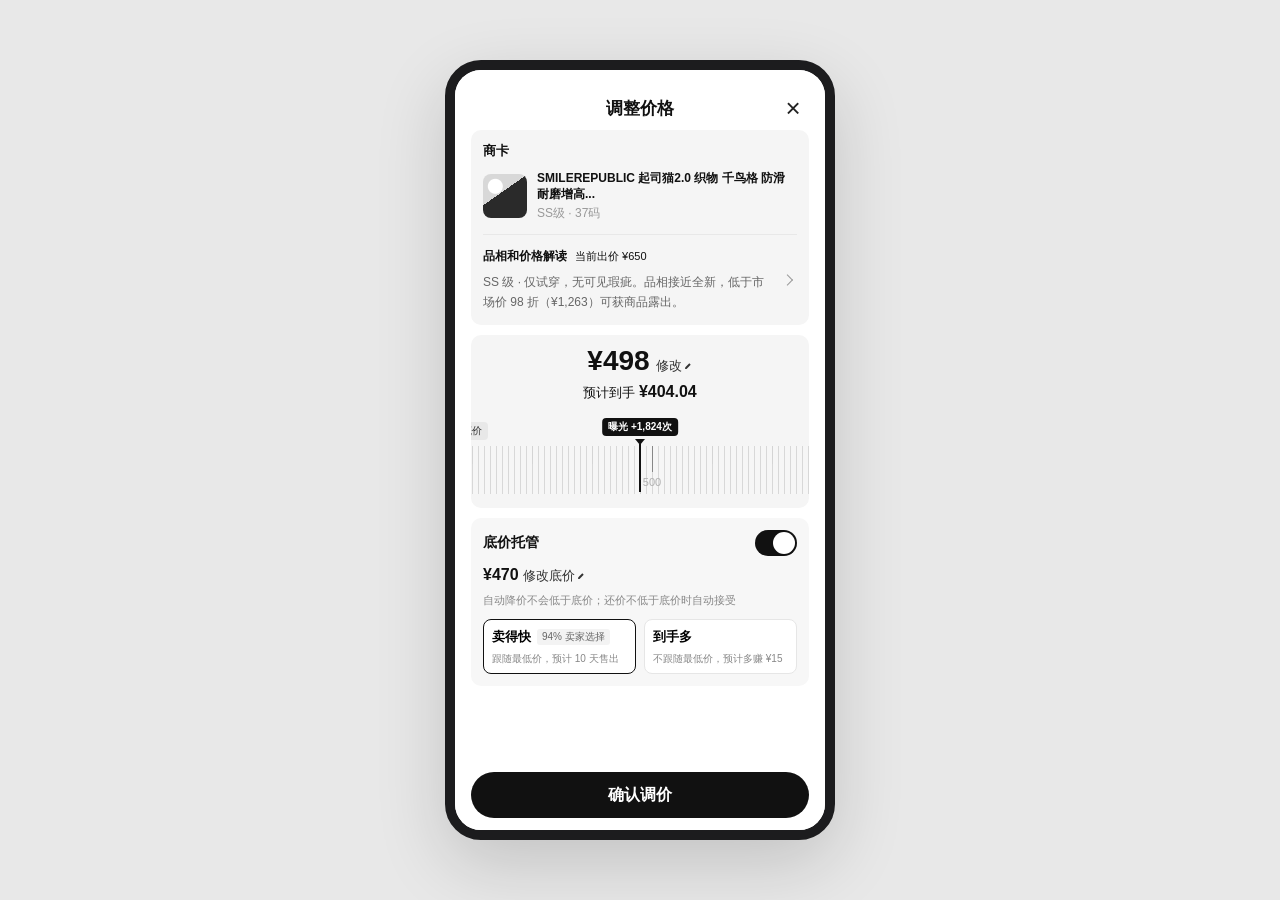
==== adjust-price.html @ 3e3ddad3 "Add price adjustment demo as a standalone page. Co-authored-by: Cursor <cursoragent@cursor.com>" ====
<!DOCTYPE html>
<html lang="zh-CN">
<head>
  <meta charset="UTF-8" />
  <meta name="viewport" content="width=device-width, initial-scale=1, maximum-scale=1" />
  <title>调整价格</title>
  <meta http-equiv="Cache-Control" content="no-store" />
  <style>
:root {
  --ink: #111;
  --muted: #999;
  --sub: #666;
  --line: #eee;
  --fill: #f5f5f5;
  --tick: #d4d4d4;
  --tick-strong: #888;
  --num: "Helvetica Neue", Helvetica, Arial, -apple-system, BlinkMacSystemFont, "PingFang SC", sans-serif;
}

.ref strong,
.hero-yen,
.hero-take b,
.payout b,
.chip-row b,
.suggest-row b,
.goods-bid strong,
.bid-field strong,
.ref-stats strong,
.ref-list-item strong,
.layer-price input,
.layer-sheet .take-item span:last-child,
.layer-sheet .take-net b,
.floor-line b,
.fee b,
.take-net b,
.pair strong {
  font-family: var(--num);
  font-variant-numeric: tabular-nums;
  font-feature-settings: "tnum" 1;
  font-weight: 600;
  letter-spacing: 0;
}

* { box-sizing: border-box; }
html, body { margin: 0; min-height: 100%; }
body {
  font-family: -apple-system, BlinkMacSystemFont, "PingFang SC", "Helvetica Neue", sans-serif;
  background: #e8e8e8;
  color: var(--ink);
}

.page {
  min-height: 100vh;
  display: flex;
  align-items: center;
  justify-content: center;
  padding: 32px 16px;
}

.stage {
  display: flex;
  flex-direction: column;
  align-items: center;
  gap: 16px;
}

.mode-bar {
  display: flex;
  background: #fff;
  padding: 3px;
  border-radius: 999px;
}
.mode-btn {
  border: 0;
  background: transparent;
  padding: 7px 16px;
  border-radius: 999px;
  font-size: 13px;
  color: #888;
  cursor: pointer;
}
.mode-btn.is-on {
  background: #111;
  color: #fff;
}

.phone {
  width: 390px;
  height: 780px;
  background: #fff;
  border-radius: 36px;
  border: 10px solid #1c1c1e;
  box-shadow: 0 24px 70px rgba(0, 0, 0, 0.16);
  overflow: hidden;
  position: relative;
}

.sheet {
  height: 100%;
  background: #fff;
  display: flex;
  flex-direction: column;
  padding: 22px 16px 12px;
  overflow: auto;
}
.sheet[hidden] { display: none; }

.nav {
  display: flex;
  align-items: center;
  justify-content: center;
  position: relative;
  height: 32px;
  margin-bottom: 6px;
  flex: none;
}
.nav h1 {
  margin: 0;
  font-size: 17px;
  font-weight: 600;
}
.nav-x {
  position: absolute;
  right: 0;
  top: 50%;
  transform: translateY(-50%);
  border: 0;
  background: none;
  font-size: 26px;
  line-height: 1;
  color: #222;
  width: 32px;
  height: 32px;
}

.mod {
  background: var(--fill);
  border-radius: 10px;
  padding: 12px;
  margin-bottom: 10px;
}
.mod-title {
  margin: 0 0 10px;
  font-size: 13px;
  font-weight: 600;
}
.mod-title-sub {
  font-size: 11px;
  font-weight: 400;
  color: #111;
}
.mod-line {
  display: flex;
  align-items: center;
  gap: 8px;
  margin: 12px 0 0;
  padding-top: 12px;
  border-top: 1px solid #e8e8e8;
  font-size: 12px;
  color: #666;
  line-height: 1.65;
}
.mod-line-body { min-width: 0; flex: 1; }
.mod-line-hd {
  display: flex;
  align-items: baseline;
  gap: 8px;
  margin-bottom: 6px;
}
.mod-line-body strong,
.mod-line strong {
  color: #111;
  font-weight: 600;
}
.mod-line p { margin: 0; }
.more-ico {
  flex: none;
  width: 16px;
  height: 16px;
  border: 0;
  padding: 0;
  background: none;
  cursor: pointer;
  position: relative;
}
.more-ico::before {
  content: "";
  position: absolute;
  top: 50%;
  left: 50%;
  width: 7px;
  height: 7px;
  border-right: 1.5px solid #999;
  border-top: 1.5px solid #999;
  transform: translate(-70%, -50%) rotate(45deg);
}
.layer-title {
  margin: 8px 0 12px;
  font-size: 15px;
  font-weight: 600;
  text-align: center;
}
.layer-sheet.is-ref {
  max-height: 88%;
  overflow: auto;
  padding: 8px 16px 16px;
}
.ref-head {
  position: relative;
}
.ref-head .layer-title { margin: 4px 0 12px; }
.ref-close {
  position: absolute;
  right: 0;
  top: 0;
  border: 0;
  background: none;
  font-size: 22px;
  line-height: 1;
  color: #222;
  width: 28px;
  height: 28px;
  cursor: pointer;
}
.ref-chips {
  display: flex;
  gap: 8px;
  margin-bottom: 8px;
  overflow-x: auto;
}
.ref-chips button {
  flex: none;
  border: 1px solid #e6e6e6;
  background: #fff;
  color: #333;
  font-size: 12px;
  padding: 6px 10px;
  border-radius: 6px;
  cursor: pointer;
}
.ref-chips button.is-on {
  border-color: #111;
  color: #111;
  font-weight: 600;
}
.ref-sec {
  margin: 10px 0 8px;
  font-size: 13px;
  font-weight: 600;
}
.ref-stats {
  display: grid;
  grid-template-columns: 1fr 1fr 1fr;
  gap: 8px;
  text-align: center;
  padding: 4px 0 12px;
}
.ref-stats strong {
  display: block;
  font-size: 18px;
}
.ref-stats span {
  display: block;
  margin-top: 4px;
  font-size: 11px;
  color: #999;
}
.ref-tabs {
  display: flex;
  gap: 20px;
  border-bottom: 1px solid #eee;
}
.ref-tabs button {
  border: 0;
  background: none;
  padding: 8px 0;
  font-size: 13px;
  color: #999;
  cursor: pointer;
}
.ref-tabs button.is-on {
  color: #111;
  font-weight: 600;
  box-shadow: inset 0 -2px 0 #111;
}
.ref-sell {
  display: grid;
  grid-template-columns: 1fr auto;
  grid-template-rows: auto auto;
  padding: 10px 0;
  border-bottom: 1px solid #f0f0f0;
  font-size: 12px;
  color: #666;
}
.ref-sell span { grid-column: 1; }
.ref-sell b {
  grid-column: 2;
  grid-row: 1;
  font-size: 14px;
  color: #111;
  text-align: right;
}
.ref-sell i {
  grid-column: 2;
  font-style: normal;
  font-size: 10px;
  color: #999;
  text-align: right;
}
.ref-sell em {
  grid-column: 1;
  font-style: normal;
  font-size: 11px;
  color: #bbb;
}
.ref-list-item {
  display: flex;
  align-items: baseline;
  justify-content: space-between;
  padding: 12px 0;
  border-bottom: 1px solid #eee;
  font-size: 13px;
  color: #666;
}
.ref-list-item:last-child { border-bottom: 0; }
.ref-list-item strong {
  font-size: 16px;
  color: #111;
}
.mod .goods {
  padding: 0;
  border: 0;
}
.mod .hero { padding: 0; }
.mod .roller { margin: 8px -12px 0; }
.mod.trust { margin-top: 0; }

.goods {
  display: flex;
  gap: 10px;
  align-items: center;
  padding: 4px 0 12px;
}
.goods-pic {
  width: 44px;
  height: 44px;
  border-radius: 8px;
  background:
    radial-gradient(circle at 28% 28%, #fff 0 7px, transparent 8px),
    linear-gradient(145deg, #d8d8d8 0 42%, #2a2a2a 42%);
  flex: none;
}
.goods-name {
  margin: 0;
  font-size: 12px;
  font-weight: 600;
  line-height: 1.35;
}
.goods-main {
  flex: 1;
  min-width: 0;
}
.goods-spec {
  margin: 3px 0 0;
  font-size: 12px;
  color: var(--muted);
}
.goods-bid {
  flex: none;
  text-align: right;
}
.goods-bid span {
  display: block;
  font-size: 11px;
  color: #999;
}
.goods-bid strong {
  display: block;
  margin-top: 2px;
  font-size: 16px;
  color: #111;
}

.sec {
  margin: 14px 0 8px;
  font-size: 13px;
  font-weight: 600;
}
.bid-field {
  display: flex;
  align-items: baseline;
  justify-content: space-between;
  margin: 2px 0 12px;
  padding: 10px 0;
  border-bottom: 1px solid var(--line);
  font-size: 13px;
  color: #666;
}
.bid-field strong {
  font-size: 16px;
  color: #111;
}

.refs {
  display: grid;
  grid-template-columns: 1fr 1fr 1fr;
  gap: 8px;
  margin-bottom: 12px;
}
.ref {
  background: var(--fill);
  border-radius: 8px;
  padding: 8px 4px 8px;
  text-align: center;
}
.ref strong {
  display: block;
  font-size: 16px;
}
.ref span {
  display: block;
  margin-top: 3px;
  font-size: 10px;
  color: #999;
}

.chip-row {
  display: flex;
  align-items: center;
  gap: 8px;
  background: var(--fill);
  border-radius: 8px;
  padding: 8px 10px;
  font-size: 12px;
  line-height: 1.4;
  color: #333;
}
.chip-row b { font-weight: 600; }
.chip-static { cursor: default; }
.chip-use {
  flex: none;
  border: 0;
  background: #111;
  color: #fff;
  font-size: 11px;
  padding: 5px 8px;
  border-radius: 4px;
  cursor: pointer;
}

.hero { text-align: center; padding: 4px 0; }
.hero-take {
  margin: 8px 0 0;
  font-size: 13px;
  font-weight: 400;
  color: #111;
}
.hero-take b {
  font-size: 16px;
  font-weight: 600;
  color: #111;
}
.hero-desc {
  margin: 10px 0 0;
  padding: 8px 10px;
  background: var(--fill);
  border-radius: 8px;
  font-size: 12px;
  color: #333;
  line-height: 1.5;
  text-align: left;
}
.hero-desc span {
  display: block;
}
.hero-desc span + span {
  margin-top: 6px;
}

.suggest-row {
  display: flex;
  align-items: center;
  justify-content: space-between;
  gap: 8px;
  margin-top: 10px;
  padding: 8px 10px;
  background: var(--fill);
  border-radius: 8px;
  font-size: 12px;
  color: #333;
  line-height: 1.45;
}
.suggest-row > span {
  min-width: 0;
}
.rank {
  margin: 8px 0 0;
  display: inline-block;
  font-size: 12px;
  font-weight: 600;
  padding: 3px 8px;
  border-radius: 4px;
  background: #111;
  color: #fff;
}
.rank.is-mid {
  background: #f0f0f0;
  color: #666;
  font-weight: 400;
}
.ref.is-hit {
  outline: 1px solid #111;
}
.hero-row {
  display: flex;
  align-items: baseline;
  justify-content: center;
  gap: 6px;
}
.hero-yen {
  font-size: 28px;
  line-height: 1;
}
.hero-edit,
.text-btn {
  border: 0;
  background: none;
  color: #333;
  font-size: 13px;
  padding: 0;
  cursor: pointer;
}
.hero-edit::after,
.text-btn::after {
  content: "";
  display: inline-block;
  width: 9px;
  height: 9px;
  margin-left: 2px;
  vertical-align: 0;
  background: currentColor;
  -webkit-mask: url("data:image/svg+xml;utf8,<svg xmlns='http://www.w3.org/2000/svg' viewBox='0 0 24 24'><path fill='black' d='M3 17.25V21h3.75L17.81 9.94l-3.75-3.75L3 17.25zm17.71-10.04a1 1 0 0 0 0-1.41l-2.51-2.51a1 1 0 0 0-1.41 0l-1.83 1.83 3.75 3.75 2-1.66z'/></svg>") center / contain no-repeat;
  mask: url("data:image/svg+xml;utf8,<svg xmlns='http://www.w3.org/2000/svg' viewBox='0 0 24 24'><path fill='black' d='M3 17.25V21h3.75L17.81 9.94l-3.75-3.75L3 17.25zm17.71-10.04a1 1 0 0 0-1.41l-2.51-2.51a1 1 0 0 0-1.41 0l-1.83 1.83 3.75 3.75 2-1.66z'/></svg>") center / contain no-repeat;
}

.ruler-static { padding: 8px 0 4px; }
.ruler-static-track {
  height: 40px;
  border-radius: 4px;
  background: repeating-linear-gradient(90deg, #cfcfcf 0 2px, #f3f3f3 2px 8px);
  position: relative;
  overflow: hidden;
}
.ruler-static-track .needle { left: 38%; }
.ruler-static-labels {
  display: flex;
  justify-content: space-between;
  padding: 6px 10px 0;
  font-size: 11px;
  color: #bbb;
}

.roller {
  position: relative;
  height: 86px;
  margin: 8px -16px 0;
  overflow: hidden;
  touch-action: none;
  cursor: grab;
  user-select: none;
}
.roller:active { cursor: grabbing; }
.roller-strip {
  position: absolute;
  top: 36px;
  height: 48px;
  will-change: transform;
  background: repeating-linear-gradient(90deg, #d8d8d8 0 1px, #f6f6f6 1px 6px);
}
.tick {
  position: absolute;
  top: 0;
  width: 1px;
  background: var(--tick);
}
.tick.is-10 { height: 18px; }
.tick.is-50 { height: 26px; background: var(--tick-strong); }
.tick-label {
  position: absolute;
  top: 30px;
  transform: translateX(-50%);
  font-size: 11px;
  color: #b0b0b0;
}
.anchor {
  position: absolute;
  top: -24px;
  transform: translateX(-50%);
  border: 0;
  background: #f0f0f0;
  color: #666;
  font-size: 10px;
  padding: 3px 6px;
  border-radius: 4px;
  white-space: nowrap;
  cursor: pointer;
  line-height: 1.2;
  z-index: 4;
}
.anchor.is-on {
  background: #111;
  color: #fff;
}
.anchor.is-current:not(.is-on) {
  background: #111;
  color: #fff;
}
.anchor.is-suggest {
  background: #111;
  color: #fff;
}
.anchor.is-floor {
  background: #e8e8e8;
  color: #333;
}
.suggest-pin {
  position: absolute;
  left: 12px;
  top: 6px;
  z-index: 6;
  display: flex;
  align-items: center;
  gap: 6px;
  background: #f3f3f3;
  padding: 4px 5px 4px 8px;
  border-radius: 6px;
  font-size: 11px;
  color: #333;
  white-space: nowrap;
}

.needle {
  position: absolute;
  top: 34px;
  bottom: 4px;
  left: 50%;
  width: 2px;
  background: #111;
  transform: translateX(-1px);
  z-index: 5;
  pointer-events: none;
}
.needle::before {
  content: "";
  position: absolute;
  top: -5px;
  left: 50%;
  transform: translateX(-50%);
  border-left: 5px solid transparent;
  border-right: 5px solid transparent;
  border-top: 6px solid #111;
}
.needle-tag {
  position: absolute;
  left: 50%;
  top: -26px;
  transform: translateX(-50%);
  background: #111;
  color: #fff;
  font-size: 10px;
  font-weight: 600;
  padding: 3px 6px;
  border-radius: 4px;
  white-space: nowrap;
  line-height: 1.2;
}

.roller-note {
  margin: 6px 0 0;
  text-align: center;
  font-size: 11px;
  color: #999;
}

.payout {
  text-align: center;
  margin: 8px 0 0;
  font-size: 13px;
  color: #666;
}
.payout b { color: #111; font-weight: 600; }

.take {
  margin: 10px 0 0;
  padding: 4px 2px 0;
}
.take-row {
  display: flex;
  align-items: center;
  justify-content: space-between;
  width: 100%;
  border: 0;
  background: none;
  padding: 8px 0;
  font-size: 13px;
  color: #333;
  cursor: pointer;
}
.take-net { cursor: default; }
.take-net b { font-size: 15px; }
.take-val {
  display: flex;
  align-items: center;
  gap: 4px;
  color: #111;
}
.chev {
  display: inline-block;
  width: 6px;
  height: 6px;
  border-right: 1.5px solid #999;
  border-bottom: 1.5px solid #999;
  transform: rotate(45deg);
  margin-top: -3px;
}
.take.is-open .chev { transform: rotate(-135deg); margin-top: 2px; }
.take-items {
  padding: 0 0 6px 0;
  font-size: 12px;
  color: #888;
}
.take-item {
  display: flex;
  justify-content: space-between;
  padding: 5px 0;
}

.layer {
  position: absolute;
  inset: 0;
  z-index: 20;
}
.layer-mask {
  position: absolute;
  inset: 0;
  border: 0;
  background: rgba(0, 0, 0, 0.4);
}
.layer-sheet {
  position: absolute;
  left: 0;
  right: 0;
  bottom: 0;
  background: #fff;
  border-radius: 16px 16px 0 0;
  padding: 8px 20px 24px;
}
.layer-handle {
  display: block;
  width: 36px;
  height: 4px;
  margin: 2px auto 10px;
  background: #ddd;
  border-radius: 2px;
}
.layer-price {
  display: flex;
  align-items: center;
  gap: 10px;
  padding: 4px 0 14px;
  border-bottom: 1px solid #eee;
}
.layer-price > span {
  font-size: 13px;
  color: #333;
  flex: none;
}
.layer-price input {
  flex: 1;
  min-width: 0;
  border: 0;
  font-size: 28px;
  padding: 0;
  outline: none;
  background: none;
  -moz-appearance: textfield;
}
.layer-price input::-webkit-outer-spin-button,
.layer-price input::-webkit-inner-spin-button {
  -webkit-appearance: none;
}
.step {
  display: flex;
  flex-direction: column;
  width: 16px;
  flex: none;
}
.step button {
  height: 14px;
  border: 0;
  background: none;
  padding: 0;
  position: relative;
  cursor: pointer;
}
.step button::before {
  content: "";
  position: absolute;
  left: 50%;
  top: 50%;
  width: 5px;
  height: 5px;
  border-left: 1.2px solid #111;
  border-top: 1.2px solid #111;
}
#step-up::before { transform: translate(-50%, -25%) rotate(45deg); }
#step-down::before { transform: translate(-50%, -75%) rotate(-135deg); }
.layer-fees { padding-top: 6px; }
.layer-sheet .take-item {
  display: flex;
  justify-content: space-between;
  padding: 7px 0;
  font-size: 13px;
  color: #888;
}
.layer-sheet .take-net {
  margin-top: 4px;
  color: #111;
  font-size: 15px;
  font-weight: 600;
}
#layer-items { padding: 0 0 0 12px; }
#layer-items .take-item { padding: 5px 0; font-size: 12px; }
.layer-sheet .cta { margin-top: 18px; }
.link {
  border: 0;
  background: none;
  color: #333;
  font-size: 12px;
  padding: 0;
  margin-left: 4px;
  cursor: pointer;
}

.fee {
  margin-top: 8px;
  background: var(--fill);
  border-radius: 8px;
  padding: 10px 12px;
  font-size: 12px;
  color: #666;
  line-height: 1.7;
}
.fee b { color: #111; font-weight: 600; }

.trust {
  margin-top: 12px;
  padding: 12px;
  border-radius: 10px;
  background: #f7f7f7;
}
.trust-top {
  display: flex;
  align-items: center;
  justify-content: space-between;
  gap: 12px;
}
.trust-top p {
  margin: 0;
  font-size: 14px;
  font-weight: 600;
}
.trust-desc {
  margin: 8px 0 0;
  font-size: 11px;
  color: #888;
  line-height: 1.45;
}
.floor-line {
  margin: 10px 0 0;
  font-size: 15px;
}
.floor-line b { font-size: 16px; }
.flash {
  margin: 8px 0 0;
  font-size: 11px;
  color: #333;
  background: #ececec;
  border-radius: 6px;
  padding: 8px 10px;
  line-height: 1.45;
}

.plans {
  display: grid;
  grid-template-columns: 1fr 1fr;
  gap: 8px;
  margin-top: 10px;
}
.plan {
  display: flex;
  flex-wrap: wrap;
  align-items: center;
  gap: 4px 6px;
  text-align: left;
  background: #fff;
  border: 1px solid #e6e6e6;
  border-radius: 8px;
  padding: 8px;
  cursor: pointer;
}
.plan.is-on { border-color: #111; }
.plan h3 {
  margin: 0;
  font-size: 13px;
}
.plan-tag {
  display: inline-block;
  font-size: 10px;
  color: #666;
  background: #f3f3f3;
  padding: 1px 5px;
  border-radius: 3px;
}
.plan small {
  flex: 1 0 100%;
  margin: 2px 0 0;
  color: #888;
  font-size: 10px;
  line-height: 1.3;
  white-space: nowrap;
}

.switch {
  width: 42px;
  height: 26px;
  border: 0;
  border-radius: 999px;
  background: #d8d8d8;
  position: relative;
  flex: none;
  cursor: pointer;
  padding: 0;
}
.switch::after {
  content: "";
  position: absolute;
  top: 2px;
  left: 2px;
  width: 22px;
  height: 22px;
  background: #fff;
  border-radius: 50%;
  box-shadow: 0 1px 2px rgba(0, 0, 0, 0.12);
  transition: left 0.18s ease;
}
.switch.is-on { background: #111; }
.switch.is-on::after { left: 18px; }

.sheet-foot {
  margin-top: auto;
  padding-top: 12px;
  flex: none;
}
.cta {
  width: 100%;
  border: 0;
  background: #111;
  color: #fff;
  height: 46px;
  border-radius: 23px;
  font-size: 16px;
  font-weight: 600;
  cursor: pointer;
}

.mode-cap {
  margin: 0;
  font-size: 12px;
  color: #888;
}

.delta-list {
  display: grid;
  gap: 8px;
  margin-top: 12px;
}
.delta {
  display: flex;
  align-items: center;
  justify-content: space-between;
  gap: 8px;
  background: var(--fill);
  border-radius: 8px;
  padding: 10px 12px;
  border: 0;
  width: 100%;
  text-align: left;
  cursor: pointer;
  font-size: 13px;
  color: #111;
}
.delta small {
  display: block;
  margin-top: 3px;
  color: #888;
  font-size: 11px;
}
.delta-use {
  flex: none;
  font-size: 11px;
  color: #111;
}

.vs {
  text-align: center;
  margin: 6px 0 0;
  font-size: 12px;
  color: #888;
}

.fold-btn,
.more-btn {
  display: block;
  width: 100%;
  margin-top: 12px;
  border: 0;
  background: var(--fill);
  border-radius: 8px;
  padding: 10px 12px;
  text-align: left;
  font-size: 13px;
  color: #111;
  cursor: pointer;
}
.more-btn {
  background: none;
  padding: 8px 2px 0;
  color: #666;
  font-size: 12px;
}
.fold {
  margin-top: 8px;
  padding: 10px 12px;
  background: var(--fill);
  border-radius: 8px;
}
.fold-note {
  font-size: 12px;
  color: #666;
  line-height: 1.55;
}

.pair {
  display: grid;
  grid-template-columns: 1fr 1fr;
  gap: 8px;
  margin: 4px 0 12px;
}
.pair div {
  background: var(--fill);
  border-radius: 8px;
  padding: 10px 12px;
}
.pair span {
  display: block;
  font-size: 11px;
  color: #999;
}
.pair strong {
  display: block;
  margin-top: 4px;
  font-size: 16px;
}

.block-title {
  margin: 14px 0 6px;
  font-size: 13px;
  font-weight: 600;
}
.plain {
  margin: 0;
  padding-left: 18px;
  font-size: 12px;
  color: #666;
  line-height: 1.6;
}
.floor-sub {
  margin-left: 6px;
  font-size: 12px;
  color: #888;
  font-weight: 400;
}

@media (max-width: 900px) {
  .phone { width: min(390px, 100%); }
}

</style>
</head>
<body>
  <div class="page">
    <main class="stage">
      <div class="phone">
        <!-- 综合 -->
        <section class="sheet" id="screen-all">
          <header class="nav">
            <h1>调整价格</h1>
            <button class="nav-x" type="button" aria-label="关闭">×</button>
          </header>
          <div class="mod">
            <p class="mod-title">商卡</p>
            <div class="goods">
              <div class="goods-pic" aria-hidden="true"></div>
              <div class="goods-main">
                <p class="goods-name">SMILEREPUBLIC 起司猫2.0 织物 千鸟格 防滑耐磨增高...</p>
                <p class="goods-spec">SS级 · 37码</p>
              </div>
            </div>
            <div class="mod-line">
              <div class="mod-line-body">
                <div class="mod-line-hd">
                  <strong>品相和价格解读</strong>
                  <span class="mod-title-sub">当前出价 ¥650</span>
                </div>
                <p>SS 级 · 仅试穿，无可见瑕疵。品相接近全新，低于市场价 98 折（¥1,263）可获商品露出。</p>
              </div>
              <button class="more-ico" type="button" data-open="ref" aria-label="更多"></button>
            </div>
          </div>

          <div class="mod">
            <div class="hero">
              <div class="hero-row">
                <span class="hero-yen">¥<span data-price>498</span></span>
                <button class="hero-edit" type="button">修改</button>
              </div>
              <p class="hero-take">预计到手 <b data-payout>¥404.04</b></p>
            </div>
            <div class="roller" id="roller-all" tabindex="0">
              <div class="needle"><span class="needle-tag" id="expo-tag">曝光 +1,824次</span></div>
              <div class="roller-strip"></div>
            </div>
          </div>

          <div class="mod trust" id="trust-all">
            <div class="trust-top">
              <p>底价托管</p>
              <button class="switch is-on" id="trust-all-switch" type="button" aria-pressed="true"></button>
            </div>
            <p class="trust-desc" id="trust-all-off" hidden>开启后自动降价并接受还价，都不会低于底价</p>
            <div id="trust-all-body">
              <p class="floor-line">
                <b>¥<span id="floor-all-num">470</span></b>
                <button class="text-btn" id="edit-floor-all" type="button">修改底价</button>
              </p>
              <p class="trust-desc">自动降价不会低于底价；还价不低于底价时自动接受</p>
              <div class="plans">
                <button class="plan is-on" data-plan="fast" type="button">
                  <h3>卖得快</h3>
                  <span class="plan-tag">94% 卖家选择</span>
                  <small>跟随最低价，预计 10 天售出</small>
                </button>
                <button class="plan" data-plan="more" type="button">
                  <h3>到手多</h3>
                  <small>不跟随最低价，预计多赚 ¥15</small>
                </button>
              </div>
              <p class="flash" id="flash-all" hidden>已到卖家直降价，可进入直降频道</p>
            </div>
          </div>
          <div class="sheet-foot"><button class="cta" type="button">确认调价</button></div>
        </section>

        <div class="layer" id="cond-layer" hidden>
          <button class="layer-mask" id="cond-mask" type="button" aria-label="关闭"></button>
          <div class="layer-sheet">
            <i class="layer-handle"></i>
            <p class="layer-title">品相解读</p>
            <div class="ref-list">
              <div class="ref-list-item"><span>成色</span><strong>SS 级</strong></div>
              <div class="ref-list-item"><span>鉴定</span><strong>鞋面有使用痕迹</strong></div>
              <div class="ref-list-item"><span>出价建议</span><strong>不宜按全新价</strong></div>
            </div>
          </div>
        </div>

        <div class="layer" id="ref-layer" hidden>
          <button class="layer-mask" id="ref-mask" type="button" aria-label="关闭"></button>
          <div class="layer-sheet is-ref">
            <div class="ref-head">
              <p class="layer-title">价格参考</p>
              <button class="ref-close" id="ref-close" type="button" aria-label="关闭">×</button>
            </div>
            <div class="ref-filters">
              <div class="ref-chips">
                <button type="button">全部规格</button>
                <button type="button" class="is-on">37码 SS级</button>
              </div>
              <div class="ref-chips">
                <button type="button">全部成色</button>
                <button type="button" class="is-on">SS级</button>
                <button type="button">已使用</button>
              </div>
            </div>
            <p class="ref-sec">价格行情</p>
            <div class="ref-stats">
              <div><strong>¥778</strong><span>全新市场价</span></div>
              <div><strong>¥650</strong><span>在售最低价</span></div>
              <div><strong>¥496</strong><span>近90天成交均价</span></div>
            </div>
            <div class="ref-tabs">
              <button type="button" class="is-on">在售商品 (6)</button>
              <button type="button">成交记录 (128)</button>
            </div>
            <div class="ref-sells">
              <div class="ref-sell"><span>未使用 · 37码</span><b>¥650</b><i>同成色最低</i><em>48人浏览</em></div>
              <div class="ref-sell"><span>SS级 · 37码</span><b>¥680</b><em>36人浏览</em></div>
              <div class="ref-sell"><span>SS级 · 37码</span><b>¥698</b><em>22人浏览</em></div>
              <div class="ref-sell"><span>已使用 · 37码</span><b>¥620</b><em>15人浏览</em></div>
            </div>
          </div>
        </div>

        <div class="layer" id="fee-layer" hidden>
          <button class="layer-mask" id="fee-mask" type="button" aria-label="关闭"></button>
          <div class="layer-sheet">
            <i class="layer-handle"></i>
            <div class="layer-price">
              <span>调价至</span>
              <input id="layer-input" type="number" inputmode="numeric" />
              <div class="step">
                <button id="step-up" type="button" aria-label="加"></button>
                <button id="step-down" type="button" aria-label="减"></button>
              </div>
            </div>
            <div class="layer-fees">
              <div class="take-item"><span>服务费</span><span id="layer-fee">-¥122.64</span></div>
              <div id="layer-items"></div>
              <div class="take-item take-net"><span>预计到手</span><b id="layer-pay">¥527.36</b></div>
            </div>
            <button class="cta" id="layer-ok" type="button">确认</button>
          </div>
        </div>
</div>
    </main>
  </div>
  <script>
const M = {
  mine: 650,
  lowest: 650,
  suggest: 498,
  recommend: 570,
  avg90: 496,
  market: 778,
  floor: 470,
};

const MIN = 450;
const MAX = 715;
const PX = 6;
const FEE = 462.45 / 570;

const CAP = {
  current: "现有页面",
  all: "综合：商卡展示当前出价，建议用成色和行情解读",
  a: "A 两条差值并列，建议仍在抢注意力",
  b: "B 首屏干净，建议和底价都埋得过深",
  c: "C 只推直降 498，跨度过大",
  d: "D 底价清楚，但出价无法调整",
};

const $ = (id) => document.getElementById(id);

function payout(p) {
  return (p * FEE).toFixed(2);
}

function fees(p) {
  const total = p * (1 - FEE);
  const tech = p * 0.08;
  const transfer = p * 0.0087;
  const store = 0;
  const ops = Math.max(0, total - tech - transfer - store);
  return {
    total,
    lines: [
      { name: "技术服务费 8.0%", value: tech },
      { name: "操作服务费", value: ops },
      { name: "转账服务费", value: transfer },
      { name: "仓储服务费", value: store },
    ],
  };
}

function yen(n) {
  return `¥${n}`;
}

function makeRoller(root, { value, marks, onChange, getMin, onAnchor, onTap }) {
  const strip = root.querySelector(".roller-strip");
  let markList = marks;
  let price = value;
  let dragging = false;
  let moved = false;
  let startX = 0;
  let startPrice = value;

  function minP() {
    return getMin ? getMin() : MIN;
  }

  function left(p) {
    return (p - MIN) * PX;
  }

  function stripX(p) {
    return root.clientWidth / 2 - left(p);
  }

  function build() {
    strip.style.width = `${(MAX - MIN) * PX}px`;
    let html = "";
    for (let v = MIN; v <= MAX; v += 2) {
      const x = left(v);
      if (v % 50 === 0) {
        html += `<i class="tick is-50" style="left:${x}px"></i>`;
        html += `<span class="tick-label" style="left:${x}px">${v}</span>`;
      } else if (v % 10 === 0) {
        html += `<i class="tick is-10" style="left:${x}px"></i>`;
      }
    }
    markList.forEach((m) => {
      if (m.chip) {
        html += `<div class="anchor-chip ${m.cls || ""}" style="left:${left(m.price)}px" data-price="${m.price}"><span>${m.label}</span><button class="chip-use" type="button" data-go="${m.price}">${m.action}</button></div>`;
      } else {
        html += `<button class="anchor ${m.cls || ""}" style="left:${left(m.price)}px" data-price="${m.price}" type="button">${m.label}</button>`;
      }
    });
    strip.innerHTML = html;
    apply(false);
  }

  function apply(animate) {
    strip.style.transition = animate ? "transform 0.28s ease" : "none";
    strip.style.transform = `translate3d(${stripX(price)}px,0,0)`;
    strip.querySelectorAll(".anchor, .anchor-chip").forEach((el) => {
      el.classList.toggle("is-on", Number(el.dataset.price) === price);
    });
    strip.querySelectorAll("[data-go]").forEach((btn) => {
      btn.hidden = Number(btn.dataset.go) === price;
    });
  }

  function set(next, animate) {
    price = Math.round(Math.min(MAX, Math.max(minP(), next)));
    apply(animate);
    onChange(price);
  }

  function setMarks(next) {
    markList = next;
    build();
  }

  root.addEventListener("pointerdown", (e) => {
    if (e.target.closest(".anchor, .anchor-chip, .suggest-pin")) return;
    dragging = true;
    moved = false;
    startX = e.clientX;
    startPrice = price;
    root.setPointerCapture(e.pointerId);
  });
  root.addEventListener("pointermove", (e) => {
    if (!dragging) return;
    if (Math.abs(e.clientX - startX) > 6) moved = true;
    set(startPrice - (e.clientX - startX) / PX, false);
  });
  const end = () => {
    if (!dragging) return;
    dragging = false;
    if (!moved && onTap) onTap();
    else apply(true);
  };
  root.addEventListener("pointerup", end);
  root.addEventListener("pointercancel", end);
  root.addEventListener("wheel", (e) => {
    e.preventDefault();
    set(price + e.deltaX / PX + e.deltaY / PX, false);
  }, { passive: false });
  strip.addEventListener("click", (e) => {
    const btn = e.target.closest(".anchor, .anchor-chip");
    if (!btn) return;
    const p = Number(btn.dataset.price);
    if (onAnchor) onAnchor(p);
    set(p, true);
  });

  build();
  window.addEventListener("resize", () => apply(false));
  return { set, get: () => price, refresh: apply, setMarks };
}

const all = {
  trust: true,
  floor: M.floor,
  feeOpen: false,
};

function marksAll() {
  const list = [
    { price: M.mine, label: "当前出价" },
  ];
  if (all.trust) list.push({ price: all.floor, label: "底价", cls: "is-floor" });
  return list;
}

function fillFees(price) {
  const f = fees(price);
  $("layer-fee").textContent = `-¥${f.total.toFixed(2)}`;
  $("layer-pay").textContent = yen(payout(price));
  $("layer-items").innerHTML = f.lines
    .map((l) => `<div class="take-item"><span>${l.name}</span><span>-¥${l.value.toFixed(2)}</span></div>`)
    .join("");
}

function expoTag(price) {
  const n = (M.mine - price) * 12;
  const sign = n >= 0 ? "+" : "";
  return `曝光 ${sign}${n.toLocaleString("zh-CN")}次`;
}

function renderAll(price) {
  const sheet = $("screen-all");
  sheet.querySelector("[data-price]").textContent = String(price);
  sheet.querySelector("[data-payout]").textContent = yen(payout(price));
  $("expo-tag").textContent = expoTag(price);
  fillFees(price);

  $("floor-all-num").textContent = String(all.floor);
  $("trust-all-switch").classList.toggle("is-on", all.trust);
  $("trust-all-switch").setAttribute("aria-pressed", String(all.trust));
  $("trust-all-body").hidden = !all.trust;
  $("trust-all-off").hidden = all.trust;
  $("flash-all").hidden = !(all.trust && all.floor <= 450);
}

function clampFloor(n) {
  const maxFloor = Math.min(rollerAll.get() - 1, M.suggest - 1);
  return Math.min(maxFloor, Math.max(MIN, Math.round(n)));
}

const rollerAll = makeRoller($("roller-all"), {
  value: M.suggest,
  marks: marksAll(),
  getMin: () => Math.max(all.trust ? all.floor + 1 : MIN, M.suggest),
  onChange: renderAll,
});

function syncAllMarks() {
  rollerAll.setMarks(marksAll());
  rollerAll.set(rollerAll.get(), false);
}

renderAll(M.suggest);

$("screen-all").querySelector(".hero-edit").addEventListener("click", () => {
  $("layer-input").value = String(rollerAll.get());
  fillFees(rollerAll.get());
  $("ref-layer").hidden = true;
  $("cond-layer").hidden = true;
  $("fee-layer").hidden = false;
  $("layer-input").focus();
});
function hideLayers() {
  $("fee-layer").hidden = true;
  $("ref-layer").hidden = true;
  $("cond-layer").hidden = true;
}
$("screen-all").addEventListener("click", (e) => {
  const btn = e.target.closest("[data-open]");
  if (!btn) return;
  hideLayers();
  $(`${btn.dataset.open}-layer`).hidden = false;
});
$("ref-mask").addEventListener("click", hideLayers);
$("ref-close").addEventListener("click", hideLayers);
$("cond-mask").addEventListener("click", hideLayers);
$("ref-layer").addEventListener("click", (e) => {
  const tab = e.target.closest(".ref-tabs button");
  if (tab) {
    $("ref-layer").querySelectorAll(".ref-tabs button").forEach((b) => b.classList.toggle("is-on", b === tab));
  }
  const chip = e.target.closest(".ref-chips button");
  if (!chip) return;
  chip.parentElement.querySelectorAll("button").forEach((b) => b.classList.toggle("is-on", b === chip));
});
function layerPrice() {
  return Number($("layer-input").value);
}

$("layer-input").addEventListener("input", () => {
  const n = layerPrice();
  if (Number.isFinite(n) && n > 0) fillFees(n);
});
$("step-up").addEventListener("click", () => {
  const n = Math.round(layerPrice() || 0) + 1;
  $("layer-input").value = String(n);
  fillFees(n);
});
$("step-down").addEventListener("click", () => {
  const n = Math.max(1, Math.round(layerPrice() || 1) - 1);
  $("layer-input").value = String(n);
  fillFees(n);
});
$("layer-ok").addEventListener("click", () => {
  const n = Number($("layer-input").value);
  if (Number.isFinite(n)) rollerAll.set(Math.max(n, M.suggest), true);
  $("fee-layer").hidden = true;
});
$("fee-mask").addEventListener("click", () => {
  $("fee-layer").hidden = true;
});
$("trust-all-switch").addEventListener("click", () => {
  all.trust = !all.trust;
  if (all.trust) all.floor = clampFloor(all.floor);
  syncAllMarks();
  renderAll(rollerAll.get());
});
$("edit-floor-all").addEventListener("click", () => {
  const raw = window.prompt("请输入底价", String(all.floor));
  if (raw == null) return;
  const n = Number(raw.replace(/[^\d.]/g, ""));
  if (!Number.isFinite(n)) return;
  all.floor = clampFloor(n);
  syncAllMarks();
  renderAll(rollerAll.get());
});
$("screen-all").querySelectorAll(".plan").forEach((btn) => {
  btn.addEventListener("click", () => {
    $("screen-all").querySelectorAll(".plan").forEach((el) => el.classList.toggle("is-on", el === btn));
  });
});
</script>
</body>
</html>
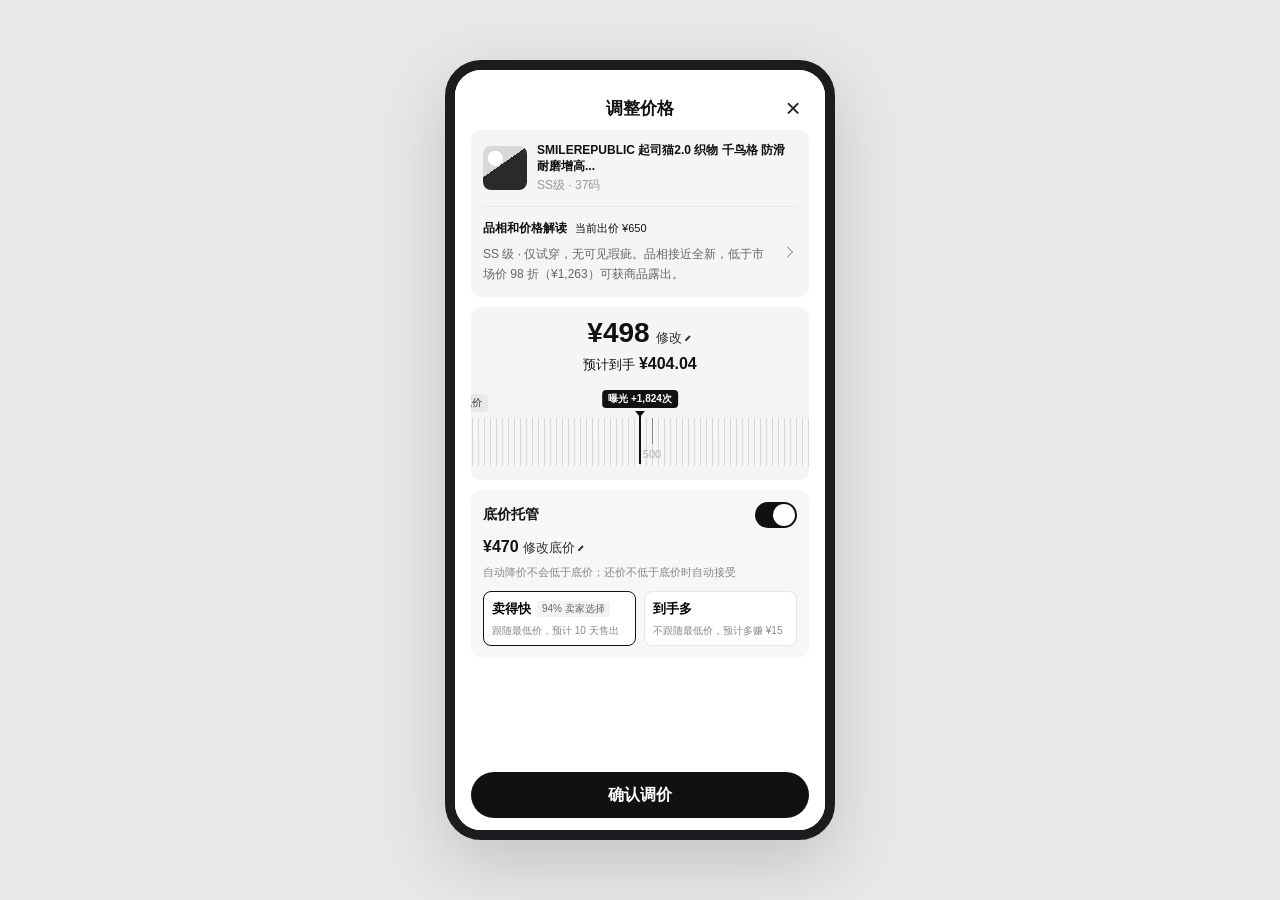
==== commit b02d5c49: "Remove the 商卡 heading from the product card. Co-authored-by: Cursor <cursoragent@cursor.com>" ====
--- a/adjust-price.html
+++ b/adjust-price.html
@@ -1109,7 +1109,6 @@
             <button class="nav-x" type="button" aria-label="关闭">×</button>
           </header>
           <div class="mod">
-            <p class="mod-title">商卡</p>
             <div class="goods">
               <div class="goods-pic" aria-hidden="true"></div>
               <div class="goods-main">
